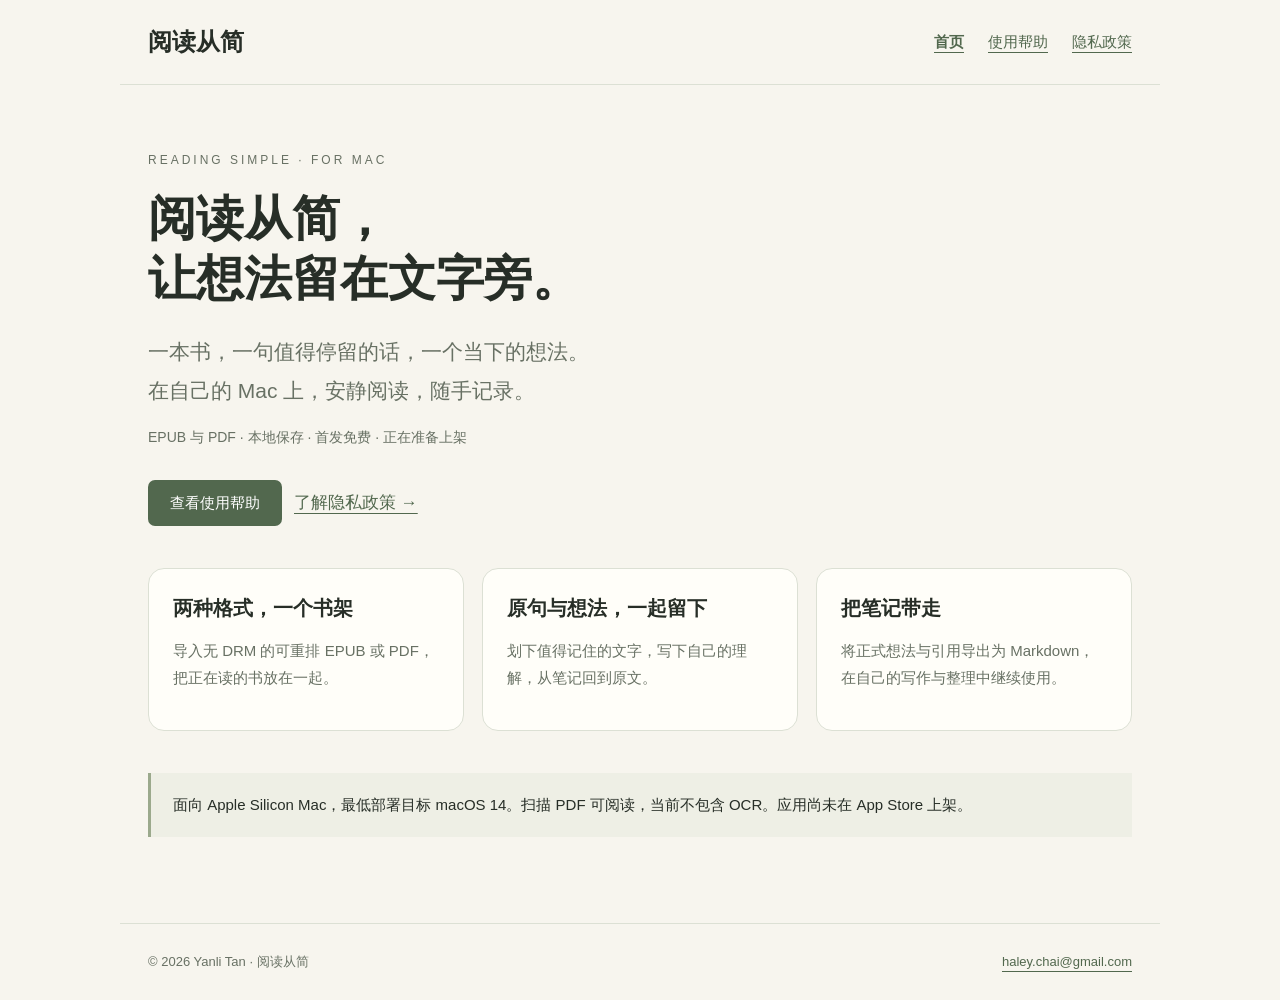
==== index.html @ b67fbbe1 "Publish Reading Simple support and privacy pages" ====
<!doctype html><html lang="zh-CN"><head><meta charset="utf-8"><meta name="viewport" content="width=device-width,initial-scale=1"><meta name="description" content="阅读从简：Mac 本地 EPUB 与 PDF 阅读器。使用帮助、隐私政策和支持联系方式。"><title>本地阅读与想法记录 · 阅读从简</title><link rel="stylesheet" href="style.css"></head><body><header><a class="brand" href="index.html">阅读从简</a><nav aria-label="网站导航"><a href="index.html" aria-current="page">首页</a><a href="support.html">使用帮助</a><a href="privacy.html">隐私政策</a></nav></header><main><div class="eyebrow">READING SIMPLE · FOR MAC</div><h1>阅读从简，<br>让想法留在文字旁。</h1><p class="lead">一本书，一句值得停留的话，一个当下的想法。<br>在自己的 Mac 上，安静阅读，随手记录。</p><p class="meta">EPUB 与 PDF · 本地保存 · 首发免费 · 正在准备上架</p><a class="button" href="support.html">查看使用帮助</a><a href="privacy.html">了解隐私政策 →</a><div class="cards"><section class="card"><h2>两种格式，一个书架</h2><p>导入无 DRM 的可重排 EPUB 或 PDF，把正在读的书放在一起。</p></section><section class="card"><h2>原句与想法，一起留下</h2><p>划下值得记住的文字，写下自己的理解，从笔记回到原文。</p></section><section class="card"><h2>把笔记带走</h2><p>将正式想法与引用导出为 Markdown，在自己的写作与整理中继续使用。</p></section></div><p class="note">面向 Apple Silicon Mac，最低部署目标 macOS 14。扫描 PDF 可阅读，当前不包含 OCR。应用尚未在 App Store 上架。</p></main><footer><span>© 2026 Yanli Tan · 阅读从简</span><a href="mailto:haley.chai@gmail.com">haley.chai@gmail.com</a></footer></body></html>
---- style.css ----
:root{color-scheme:light;--paper:#f7f5ee;--ink:#272e27;--muted:#687164;--green:#52684e;--line:#dce0d4}*{box-sizing:border-box}body{margin:0;background:var(--paper);color:var(--ink);font:17px/1.85 -apple-system,BlinkMacSystemFont,"Segoe UI",sans-serif}a{color:var(--green);text-underline-offset:5px}a:hover{color:#273d24}a:focus-visible{outline:3px solid #96ad73;outline-offset:5px}header,main,footer{max-width:1040px;margin:auto;padding:26px 28px}header{display:flex;justify-content:space-between;align-items:center;border-bottom:1px solid var(--line);gap:20px}.brand{font:700 24px Georgia,serif;text-decoration:none;color:var(--ink)}nav{display:flex;gap:24px;font-size:15px}nav [aria-current=page]{font-weight:700}main{min-height:65vh;padding-top:64px;padding-bottom:72px}.eyebrow{font-size:12px;letter-spacing:3px;color:var(--muted)}h1{font-family:Georgia,"Songti SC",serif;font-size:48px;line-height:1.25;font-weight:600;margin:18px 0 24px}h2{font-size:22px;line-height:1.5;margin-top:34px}p{margin:14px 0}.lead{font-size:21px;color:var(--muted);max-width:670px}.meta{color:var(--muted);font-size:14px}.document{max-width:780px}.document h1{font-size:38px}.cards{display:grid;grid-template-columns:repeat(3,1fr);gap:18px;margin:42px 0}.card{background:#fffef9;border:1px solid var(--line);border-radius:16px;padding:24px}.card h2{margin:0 0 12px;font-size:20px}.card p{font-size:15px;color:var(--muted)}.button{display:inline-block;margin:15px 12px 0 0;padding:9px 22px;background:var(--green);color:white;border-radius:7px;text-decoration:none;font-size:15px}.button:hover{background:#344a31;color:white}.note{padding:18px 22px;border-left:3px solid #9ba98c;background:#eeefe5;font-size:15px}footer{border-top:1px solid var(--line);font-size:13px;color:var(--muted);display:flex;justify-content:space-between;gap:16px}@media(max-width:650px){header{align-items:flex-start;flex-direction:column;gap:10px}nav{gap:20px}main{padding-top:38px}h1{font-size:36px}.document h1{font-size:32px}.cards{grid-template-columns:1fr;gap:12px}footer{flex-direction:column}.lead{font-size:18px}}
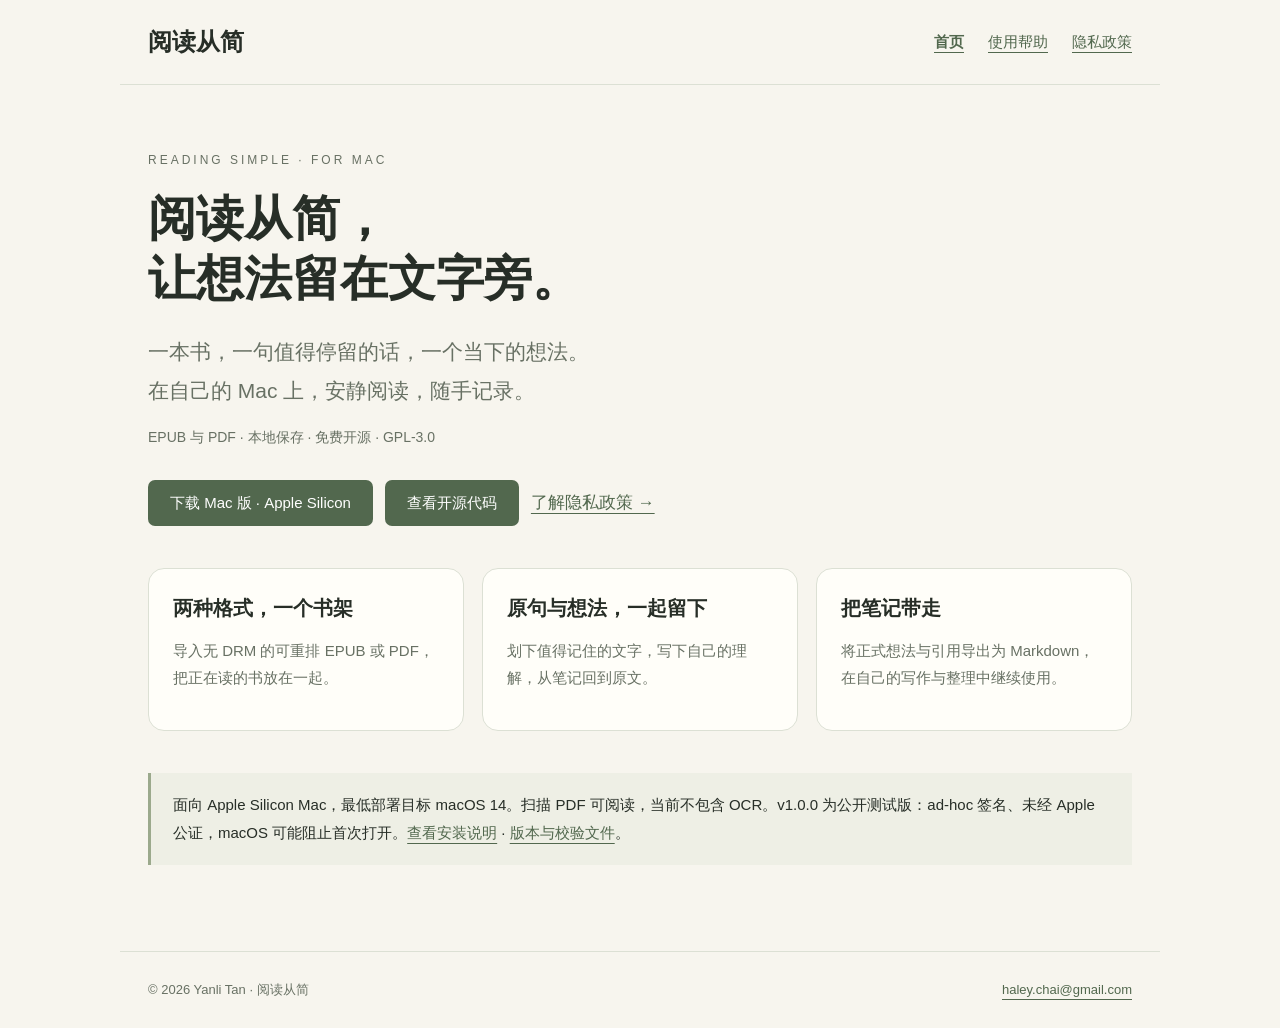
==== commit 88d0ab4b: "Add public Mac download and source links to website" ====
--- a/index.html
+++ b/index.html
@@ -1 +1 @@
-<!doctype html><html lang="zh-CN"><head><meta charset="utf-8"><meta name="viewport" content="width=device-width,initial-scale=1"><meta name="description" content="阅读从简：Mac 本地 EPUB 与 PDF 阅读器。使用帮助、隐私政策和支持联系方式。"><title>本地阅读与想法记录 · 阅读从简</title><link rel="stylesheet" href="style.css"></head><body><header><a class="brand" href="index.html">阅读从简</a><nav aria-label="网站导航"><a href="index.html" aria-current="page">首页</a><a href="support.html">使用帮助</a><a href="privacy.html">隐私政策</a></nav></header><main><div class="eyebrow">READING SIMPLE · FOR MAC</div><h1>阅读从简，<br>让想法留在文字旁。</h1><p class="lead">一本书，一句值得停留的话，一个当下的想法。<br>在自己的 Mac 上，安静阅读，随手记录。</p><p class="meta">EPUB 与 PDF · 本地保存 · 首发免费 · 正在准备上架</p><a class="button" href="support.html">查看使用帮助</a><a href="privacy.html">了解隐私政策 →</a><div class="cards"><section class="card"><h2>两种格式，一个书架</h2><p>导入无 DRM 的可重排 EPUB 或 PDF，把正在读的书放在一起。</p></section><section class="card"><h2>原句与想法，一起留下</h2><p>划下值得记住的文字，写下自己的理解，从笔记回到原文。</p></section><section class="card"><h2>把笔记带走</h2><p>将正式想法与引用导出为 Markdown，在自己的写作与整理中继续使用。</p></section></div><p class="note">面向 Apple Silicon Mac，最低部署目标 macOS 14。扫描 PDF 可阅读，当前不包含 OCR。应用尚未在 App Store 上架。</p></main><footer><span>© 2026 Yanli Tan · 阅读从简</span><a href="mailto:haley.chai@gmail.com">haley.chai@gmail.com</a></footer></body></html>+<!doctype html><html lang="zh-CN"><head><meta charset="utf-8"><meta name="viewport" content="width=device-width,initial-scale=1"><meta name="description" content="阅读从简：Mac 本地 EPUB 与 PDF 阅读器。使用帮助、隐私政策和支持联系方式。"><title>本地阅读与想法记录 · 阅读从简</title><link rel="stylesheet" href="style.css"></head><body><header><a class="brand" href="index.html">阅读从简</a><nav aria-label="网站导航"><a href="index.html" aria-current="page">首页</a><a href="support.html">使用帮助</a><a href="privacy.html">隐私政策</a></nav></header><main><div class="eyebrow">READING SIMPLE · FOR MAC</div><h1>阅读从简，<br>让想法留在文字旁。</h1><p class="lead">一本书，一句值得停留的话，一个当下的想法。<br>在自己的 Mac 上，安静阅读，随手记录。</p><p class="meta">EPUB 与 PDF · 本地保存 · 免费开源 · GPL-3.0</p><a class="button" href="https://github.com/xgchip/reading-simple/releases/download/v1.0.0/ReadingSimple-1.0.0-arm64.dmg">下载 Mac 版 · Apple Silicon</a><a class="button" href="https://github.com/xgchip/reading-simple">查看开源代码</a><a href="privacy.html">了解隐私政策 →</a><div class="cards"><section class="card"><h2>两种格式，一个书架</h2><p>导入无 DRM 的可重排 EPUB 或 PDF，把正在读的书放在一起。</p></section><section class="card"><h2>原句与想法，一起留下</h2><p>划下值得记住的文字，写下自己的理解，从笔记回到原文。</p></section><section class="card"><h2>把笔记带走</h2><p>将正式想法与引用导出为 Markdown，在自己的写作与整理中继续使用。</p></section></div><p class="note">面向 Apple Silicon Mac，最低部署目标 macOS 14。扫描 PDF 可阅读，当前不包含 OCR。v1.0.0 为公开测试版：ad-hoc 签名、未经 Apple 公证，macOS 可能阻止首次打开。<a href="support.html#install">查看安装说明</a> · <a href="https://github.com/xgchip/reading-simple/releases/tag/v1.0.0">版本与校验文件</a>。</p></main><footer><span>© 2026 Yanli Tan · 阅读从简</span><a href="mailto:haley.chai@gmail.com">haley.chai@gmail.com</a></footer></body></html>
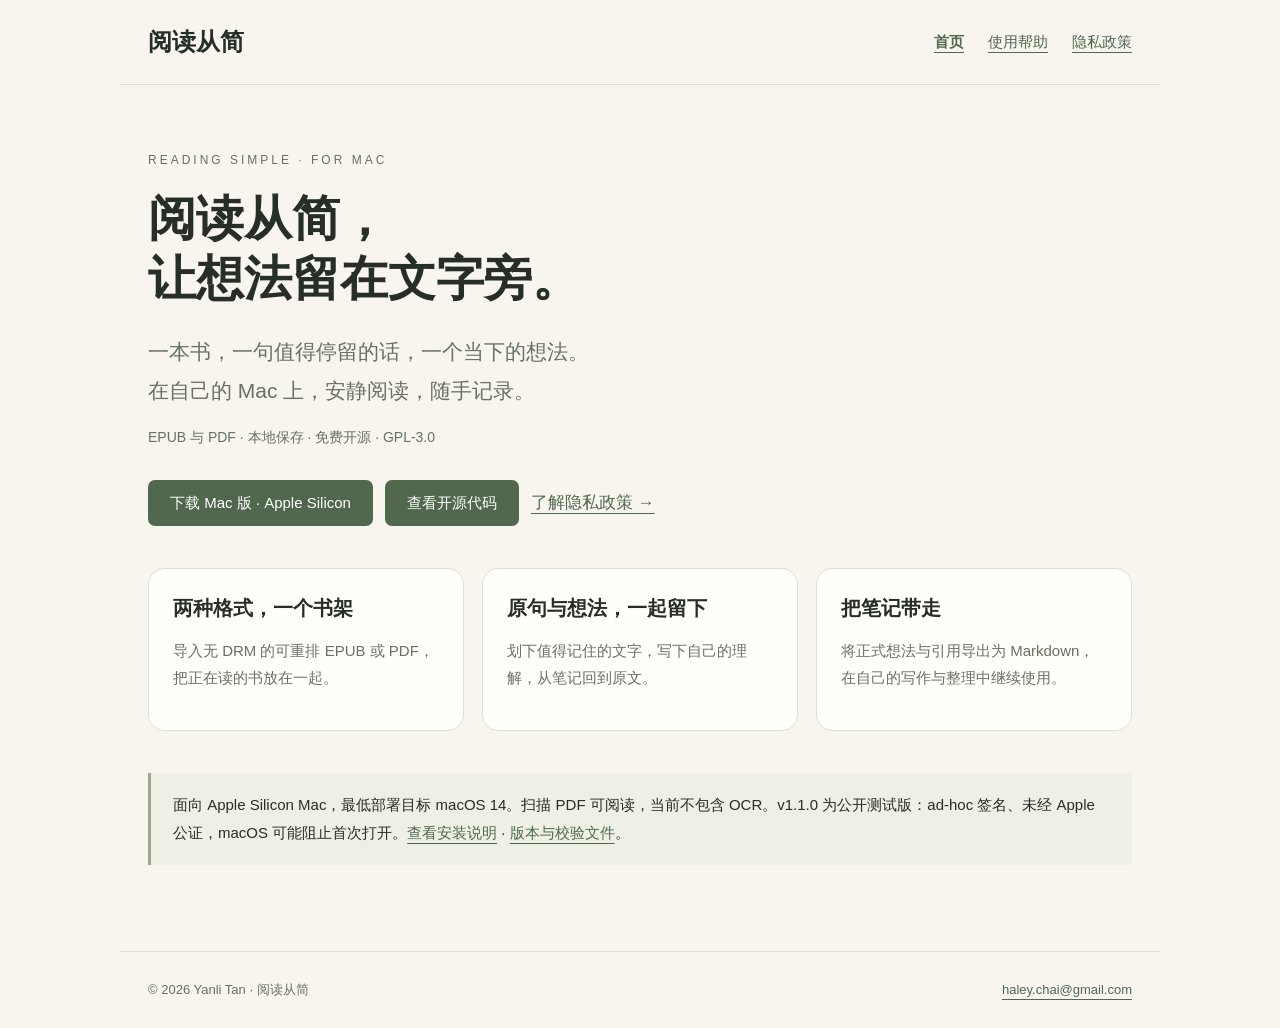
==== commit d04a0a79: "Add floating annotation toolbar and customizable highlights for 1.1.0" ====
--- a/index.html
+++ b/index.html
@@ -1 +1 @@
-<!doctype html><html lang="zh-CN"><head><meta charset="utf-8"><meta name="viewport" content="width=device-width,initial-scale=1"><meta name="description" content="阅读从简：Mac 本地 EPUB 与 PDF 阅读器。使用帮助、隐私政策和支持联系方式。"><title>本地阅读与想法记录 · 阅读从简</title><link rel="stylesheet" href="style.css"></head><body><header><a class="brand" href="index.html">阅读从简</a><nav aria-label="网站导航"><a href="index.html" aria-current="page">首页</a><a href="support.html">使用帮助</a><a href="privacy.html">隐私政策</a></nav></header><main><div class="eyebrow">READING SIMPLE · FOR MAC</div><h1>阅读从简，<br>让想法留在文字旁。</h1><p class="lead">一本书，一句值得停留的话，一个当下的想法。<br>在自己的 Mac 上，安静阅读，随手记录。</p><p class="meta">EPUB 与 PDF · 本地保存 · 免费开源 · GPL-3.0</p><a class="button" href="https://github.com/xgchip/reading-simple/releases/download/v1.0.0/ReadingSimple-1.0.0-arm64.dmg">下载 Mac 版 · Apple Silicon</a><a class="button" href="https://github.com/xgchip/reading-simple">查看开源代码</a><a href="privacy.html">了解隐私政策 →</a><div class="cards"><section class="card"><h2>两种格式，一个书架</h2><p>导入无 DRM 的可重排 EPUB 或 PDF，把正在读的书放在一起。</p></section><section class="card"><h2>原句与想法，一起留下</h2><p>划下值得记住的文字，写下自己的理解，从笔记回到原文。</p></section><section class="card"><h2>把笔记带走</h2><p>将正式想法与引用导出为 Markdown，在自己的写作与整理中继续使用。</p></section></div><p class="note">面向 Apple Silicon Mac，最低部署目标 macOS 14。扫描 PDF 可阅读，当前不包含 OCR。v1.0.0 为公开测试版：ad-hoc 签名、未经 Apple 公证，macOS 可能阻止首次打开。<a href="support.html#install">查看安装说明</a> · <a href="https://github.com/xgchip/reading-simple/releases/tag/v1.0.0">版本与校验文件</a>。</p></main><footer><span>© 2026 Yanli Tan · 阅读从简</span><a href="mailto:haley.chai@gmail.com">haley.chai@gmail.com</a></footer></body></html>+<!doctype html><html lang="zh-CN"><head><meta charset="utf-8"><meta name="viewport" content="width=device-width,initial-scale=1"><meta name="description" content="阅读从简：Mac 本地 EPUB 与 PDF 阅读器。使用帮助、隐私政策和支持联系方式。"><title>本地阅读与想法记录 · 阅读从简</title><link rel="stylesheet" href="style.css"></head><body><header><a class="brand" href="index.html">阅读从简</a><nav aria-label="网站导航"><a href="index.html" aria-current="page">首页</a><a href="support.html">使用帮助</a><a href="privacy.html">隐私政策</a></nav></header><main><div class="eyebrow">READING SIMPLE · FOR MAC</div><h1>阅读从简，<br>让想法留在文字旁。</h1><p class="lead">一本书，一句值得停留的话，一个当下的想法。<br>在自己的 Mac 上，安静阅读，随手记录。</p><p class="meta">EPUB 与 PDF · 本地保存 · 免费开源 · GPL-3.0</p><a class="button" href="https://github.com/xgchip/reading-simple/releases/download/v1.1.0/ReadingSimple-1.1.0-arm64.dmg">下载 Mac 版 · Apple Silicon</a><a class="button" href="https://github.com/xgchip/reading-simple">查看开源代码</a><a href="privacy.html">了解隐私政策 →</a><div class="cards"><section class="card"><h2>两种格式，一个书架</h2><p>导入无 DRM 的可重排 EPUB 或 PDF，把正在读的书放在一起。</p></section><section class="card"><h2>原句与想法，一起留下</h2><p>划下值得记住的文字，写下自己的理解，从笔记回到原文。</p></section><section class="card"><h2>把笔记带走</h2><p>将正式想法与引用导出为 Markdown，在自己的写作与整理中继续使用。</p></section></div><p class="note">面向 Apple Silicon Mac，最低部署目标 macOS 14。扫描 PDF 可阅读，当前不包含 OCR。v1.1.0 为公开测试版：ad-hoc 签名、未经 Apple 公证，macOS 可能阻止首次打开。<a href="support.html#install">查看安装说明</a> · <a href="https://github.com/xgchip/reading-simple/releases/tag/v1.1.0">版本与校验文件</a>。</p></main><footer><span>© 2026 Yanli Tan · 阅读从简</span><a href="mailto:haley.chai@gmail.com">haley.chai@gmail.com</a></footer></body></html>
